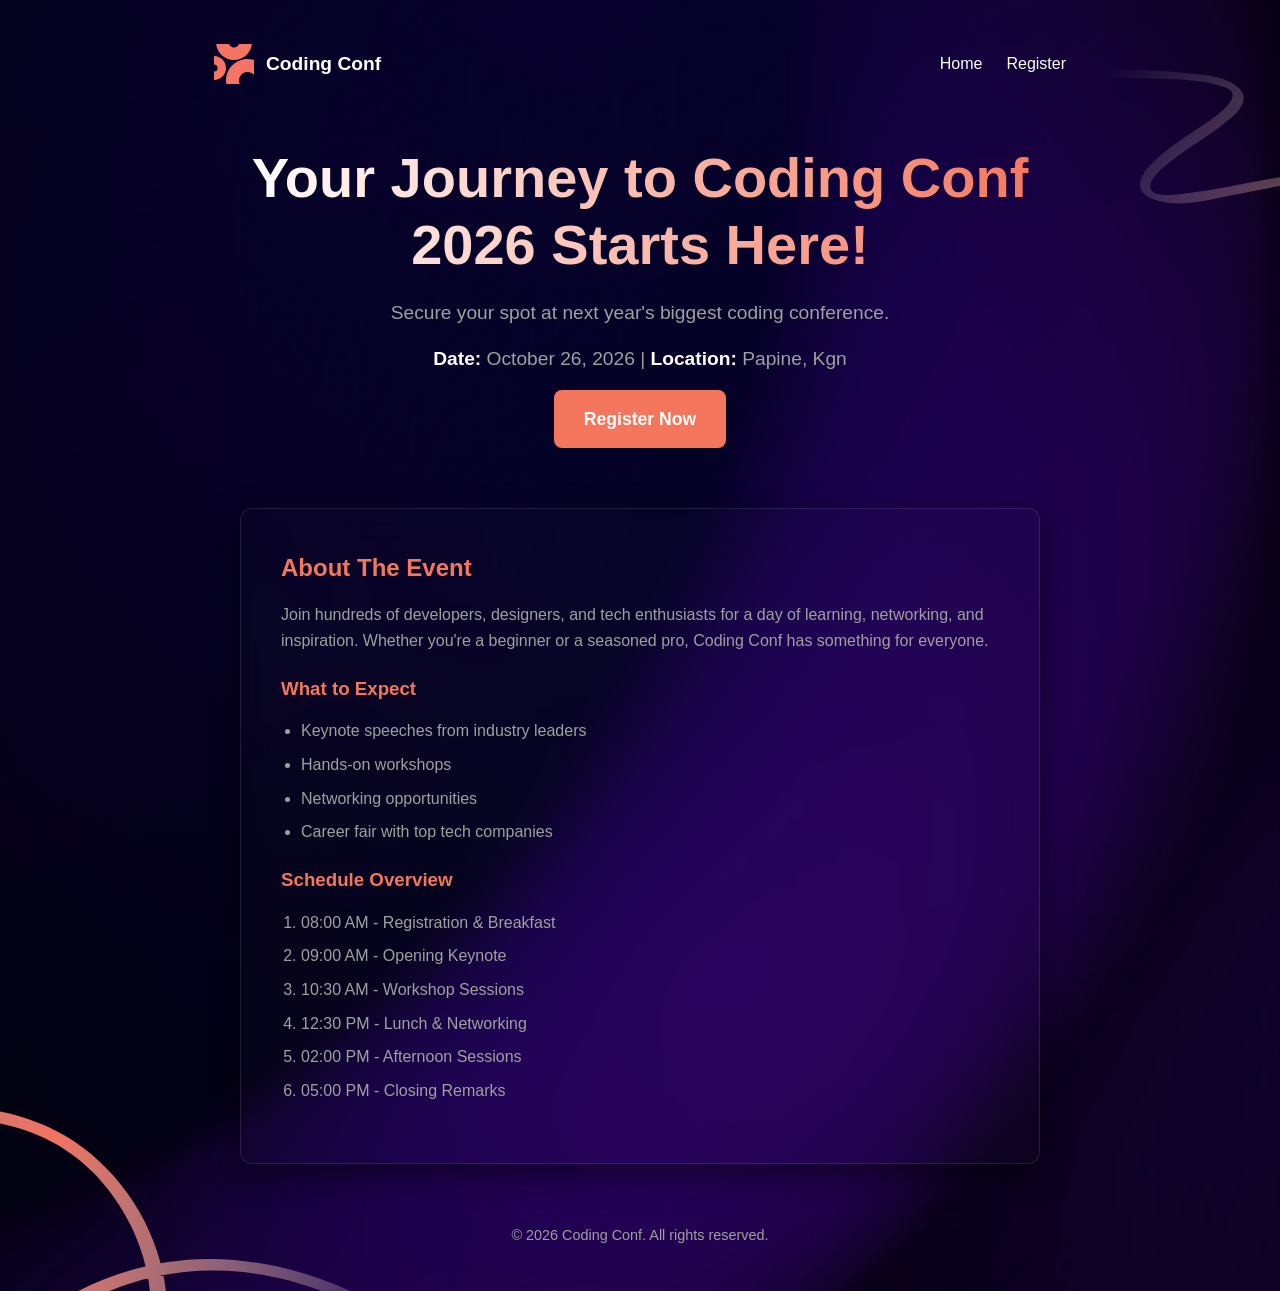
==== index.html @ 0c4e6080 "Add files via upload" ====
<!---
File Name:      index.html
Student Name:   Ajani Scarlett
Student ID:     2302995
Assignment:     2302995_IA#2_AY26-27
Due Date:       26/10/2026
-->


<!doctype html>
<html lang="en">
<head>
    <meta charset="UTF-8">
    <meta name="viewport" content="width=device-width, initial-scale=1.0">
    <title>Coding Conf 2026 - HomePage</title>
    <link rel="stylesheet" href="/CSS/style.css">
</head>
<body>
    <div class="page-wrapper">
   
         <div class="bg-assets" aria-hidden="true">
            <div class="bg-grid"></div>
            <img src="/assets/background-desktop.png" class="bg-glow" alt="">
            <img src="/assets/pattern-squiggly-line-bottom-desktop.svg" class="bg-shape-left" alt="">
            <img src="/assets/pattern-squiggly-line-top.svg" class="bg-shape-right" alt="">
        </div>

        <div class="content-wrapper">
            <header>
                <nav>
                    <a href="index.html" class="logo-container">
                        <img src="/assets/logo-mark.svg" alt="Coding Conf Logo" width="40">
                        <span>Coding Conf</span>
                    </a>
                    <ul>
                        <li><a href="index.html">Home</a></li>
                        <li><a href="login.html">Register</a></li>
                    </ul>
                </nav>
            </header>

            <main>
                <section class="hero">
                    <h1>Your Journey to Coding Conf 2026 Starts Here!</h1>
                    <p>Secure your spot at next year's biggest coding conference.</p>
                    <p class="event-meta"><strong>Date:</strong> October 26, 2026 | <strong>Location:</strong> Papine, Kgn</p>
                    <a href="login.html" class="btn-primary">Register Now</a>
                </section>

                <section class="details">
                    <h2>About The Event</h2>
                    <p>Join hundreds of developers, designers, and tech enthusiasts for a day of learning, networking, and inspiration. Whether you're a beginner or a seasoned pro, Coding Conf has something for everyone.</p>
                    
                    <h3>What to Expect</h3>
                    <ul>
                        <li>Keynote speeches from industry leaders</li>
                        <li>Hands-on workshops</li>
                        <li>Networking opportunities</li>
                        <li>Career fair with top tech companies</li>
                    </ul>

                    <h3>Schedule Overview</h3>
                    <ol>
                        <li>08:00 AM - Registration & Breakfast</li>
                        <li>09:00 AM - Opening Keynote</li>
                        <li>10:30 AM - Workshop Sessions</li>
                        <li>12:30 PM - Lunch & Networking</li>
                        <li>02:00 PM - Afternoon Sessions</li>
                        <li>05:00 PM - Closing Remarks</li>
                    </ol>
                </section>
            </main>

            <footer>
                <p>&copy; 2026 Coding Conf. All rights reserved.</p>
            </footer>
        </div>
    </div>
</body>
</html>
---- CSS/style.css ----
/*
File Name:      style.css
Student Name:   Ajani Scarlett
Student ID:     2302995
Assignment:     2302995_IA#2_AY26-27
Due Date:       26/10/2026
*/


:root {
    --bg-dark: #0d0714;
    --bg-card: #1b1128;
    --accent-orange: #f4775d;
    --accent-orange-hover: #e0664c;
    --accent-purple: #8a2be2;
    --text-white: #ffffff;
    --text-grey: #a0a0a0;
    --border-color: #3b2c4a;
    --font-main: 'Segoe UI', Tahoma, Geneva, Verdana, sans-serif;
}

*,*::before,*::after {
    margin: 0;
    padding: 0;
    box-sizing: border-box;
}

body {
    font-family: var(--font-main);
    background-color: var(--bg-dark);
    color: var(--text-white);
    line-height: 1.6;
    min-height: 100vh;
    overflow-x: hidden;
}

.page-wrapper {
    position: relative;
    min-height: 100vh;
    display: flex;
    flex-direction: column;
    overflow: hidden;
}

.bg-assets {
    position: absolute;
    inset: 0;
    z-index: 0;
    pointer-events: none;
}

.bg-grid {
    position: absolute;
    inset: 0;
    background-size: 100px 100px;
    background-repeat: repeat;
    opacity: 0.6;
}

.bg-glow {
    position: absolute;
    inset: 0;
    width: 100%;
    height: 100%;
    object-fit: cover;
    object-position: center right;
    opacity: 0.8;
}

.bg-shape-left {
    position: absolute;
    bottom: -50px;
    left: -50px;
    width: 500px;
    height: auto;
}

.bg-shape-right {
    position: absolute;
    top: 5%;
    right: -20px;
    width: 300px;
    height: auto;
    opacity: 0.7;
}

.content-wrapper {
    position: relative;
    z-index: 1;
    width: 100%;
    max-width: 900px;
    margin: 0 auto;
    padding: 24px;
    display: flex;
    flex-direction: column;
    flex: 1;
}

header {
    padding: 20px 0;
}

nav {
    display: flex;
    justify-content: space-between;
    align-items: center;
}

.logo-container {
    display: flex;
    align-items: center;
    gap: 12px;
    font-weight: bold;
    font-size: 1.2rem;
    text-decoration: none;
    color: var(--text-white);
    transition: opacity 0.3s ease;
}

.logo-container:hover {
    opacity: 0.8;
}

nav ul {
    list-style: none;
    display: flex;
    gap: 24px;
}

nav ul li a {
    color: var(--text-white);
    text-decoration: none;
    font-weight: 500;
    transition: color 0.3s ease;
}

nav ul li a:hover {
    color: var(--accent-orange);
}

main {
    flex: 1;
    display: flex;
    flex-direction: column;
    align-items: center;
    padding: 40px 0;
}

.hero {
    text-align: center;
    max-width: 800px;
    margin-bottom: 60px;
    animation: fadeIn 0.8s ease-in-out;
}

.hero h1 {
    font-size: clamp(2rem, 5vw, 3.5rem);
    line-height: 1.2;
    margin-bottom: 20px;
    background: linear-gradient(to right, #ffffff, var(--accent-orange));
    -webkit-background-clip: text;
    background-clip: text;
    -webkit-text-fill-color: transparent;
    color: transparent;
}

.hero p {
    font-size: 1.2rem;
    color: var(--text-grey);
    margin-bottom: 15px;
}

.event-meta {
    font-size: 1rem ;
    margin-bottom: 30px;
}

.event-meta strong {
    color: var(--text-white);
}

.btn-primary {
    display: inline-block;
    background-color: var(--accent-orange);
    color: var(--text-white);
    padding: 15px 30px;
    border-radius: 8px;
    text-decoration: none;
    font-weight: bold;
    font-size: 1.1rem;
    border: none;
    cursor: pointer;
    transition: background-color 0.3s ease, transform 0.2s ease, box-shadow 0.3s ease;
}

.btn-primary:hover:not(:disabled) {
    background-color: var(--accent-orange-hover);
    transform: translateY(-3px);
    box-shadow: 0 6px 15px rgba(244, 119, 93, 0.4);
}

.btn-primary:disabled {
    background-color: #555;
    cursor: not-allowed;
    opacity: 0.6;
    transform: none;
    box-shadow: none;
}

.btn-small {
    background-color: rgba(255, 255, 255, 0.1);
    color: var(--text-white);
    border: 1px solid rgba(255, 255, 255, 0.2);
    padding: 6px 16px;
    border-radius: 6px;
    font-size: 0.85rem;
    cursor: pointer;
    transition: background-color 0.2s ease;
}

.btn-small:hover {
    background-color: rgba(255, 255, 255, 0.2);
}

.btn-danger {
    background-color: rgba(244, 119, 93, 0.1);
    border-color: rgba(244, 119, 93, 0.5);
    color: var(--accent-orange);
}

.btn-danger:hover {
    background-color: rgba(244, 119, 93, 0.2);
    border-color: var(--accent-orange);
}

.details, .form-container {
    width: 100%;
    max-width: 800px;
    background-color: rgba(255, 255, 255, 0.012);
    padding: 40px;
    border-radius: 12px;
    backdrop-filter: blur(15px);
    -webkit-backdrop-filter: blur(15px);
    border: 1px solid rgba(255, 255, 255, 0.1);
    box-shadow: 0 10px 30px rgba(0, 0, 0, 0.5);
    animation: slideUp 0.8s ease-in-out;
}

.details {
    text-align: left;
}

.details h2,.details h3 {
    margin-bottom: 15px;
    color: var(--accent-orange);
}

.details p,.details ul,.details ol {
    color: var(--text-grey);
    margin-bottom: 20px;
}

.details ul,.details ol {
    margin-left: 20px;
}

.details li {
    margin-bottom: 8px;
}

.form-container {
    max-width: 540px;
    text-align: center;
}

.form-container h1 {
    font-size: clamp(2rem, 4vw, 2.5rem);
    margin-bottom: 15px;
    color: var(--text-white);
}

.form-container > p {
    color: var(--text-grey);
    margin-bottom: 40px;
}

.form-group {
    text-align: left;
    margin-bottom: 24px;
}

.form-group label {
    display: block;
    margin-bottom: 10px;
    font-weight: 500;
    font-size: 1rem;
}

.form-group input[type="text"],.form-group input[type="email"] {
    width: 100%;
    padding: 14px 16px;
    background-color: rgba(255, 255, 255, 0.05);
    border: 1px solid var(--border-color);
    border-radius: 8px;
    color: var(--text-white);
    font-size: 1rem;
    font-family: inherit;
    transition: border-color 0.3s ease, box-shadow 0.3s ease;
}

.form-group input::placeholder {
    color: #666;
}

.form-group input:focus {
    outline: none;
    border-color: var(--accent-orange);
    box-shadow: 0 0 0 3px rgba(244, 119, 93, 0.2);
}


.upload-box {
    border: 2px dashed var(--border-color);
    border-radius: 12px;
    padding: 30px;
    text-align: center;
    cursor: pointer;
    background-color: rgba(255, 255, 255, 0.02);
    transition: background-color 0.3s ease, border-color 0.3s ease, transform 0.2s ease;
    display: flex;
    flex-direction: column;
    align-items: center;
    gap: 15px;
}

.upload-box:hover {
    background-color: rgba(255, 255, 255, 0.05);
    border-color: var(--accent-orange);
}

.upload-box.drag-active {
    border-color: var(--accent-orange);
    background-color: rgba(244, 119, 93, 0.1);
    transform: scale(1.02);
}

.upload-icon {
    width: 40px;
    height: 40px;
    opacity: 0.7;
}

.upload-box p {
    color: var(--text-grey);
    margin-bottom: 0;
    font-size: 0.9rem;
}

#image-actions {
    display: flex;
    gap: 10px;
    margin-top: 15px;
    justify-content: center;
    z-index: 2;
}

.hidden-preview {
    display: none;
    width: 100px;
    height: 100px;
    border-radius: 50%;
    object-fit: cover;
    border: 2px solid var(--accent-orange);
    box-shadow: 0 4px 10px rgba(0, 0, 0, 0.3);
    margin-bottom: 10px;
}

.hidden-preview.active {
    display: block;
}

#upload-prompt {
    display: flex;
    flex-direction: column;
    align-items: center;
    gap: 15px;
}

.hint, .error-msg {
    display: block;
    font-size: 0.85rem;
    margin-top: 8px;
    min-height: 18px;
}

.hint { color: var(--text-grey); }

.error-msg { color: var(--accent-orange); }

#submitBtn {
    width: 100%;
    margin-top: 10px;
}


.ticket-hero {
    text-align: center;
    margin-bottom: 50px;
    animation: fadeIn 0.8s ease-in-out;
}

.ticket-hero h1 {
    font-size: clamp(2rem, 4vw, 3rem);
    line-height: 1.2;
    margin-bottom: 20px;
}

.ticket-hero .highlight {
    color: var(--accent-orange);
}

.ticket-hero p {
    color: var(--text-grey);
    font-size: 1.1rem;
    max-width: 600px;
    margin: 0 auto;
}

.ticket-hero .email-link {
    color: var(--accent-orange);
    text-decoration: none;
    border-bottom: 1px solid var(--accent-orange);
}

.ticket-hero .email-link:hover {
    color: #f8f2f2e0;
    border-color: #f3f1f1c9;
}

.ticket-wrapper {
    display: flex;
    justify-content: center;
    width: 100%;
    animation: slideUp 0.8s ease-in-out;
}

.ticket-inner-glass {
    display: flex;
    width: 100%;
    height: 100%;
    position: relative;
    z-index: 2;
    background: none;
}
.ticket-card {
    position: relative;
    display: flex;
    width: 100%;
    max-width: 600px;
    height: 250px;
    isolation: isolate;
}
/* The .ticket-card::before, this is used to put the text on the 
ticket in front of that baked in tint that came with the pattern-ticket.svg */
.ticket-card::before {
    content: "";
    position: absolute;
    inset: 0;
    z-index: -1;
    background:
    linear-gradient(135deg, rgba(111, 94, 120, 0.419), rgba(43, 13, 74, 0.632)),
    var(--accent-orange);
    -webkit-mask-image: url('/assets/pattern-ticket.svg') ;
    mask-image: url('/assets/pattern-ticket.svg') ;
    -webkit-mask-size: 100% 100%;
    mask-size: 100% 100%;
    mask-repeat:no-repeat ;
    -webkit-mask-repeat: no-repeat;
    -webkit-mask-mode: alpha;
    mask-mode: alpha;
}

.ticket-left {
    flex: 1;
    padding: 30px 40px;
    display: flex;
    flex-direction: column;
    justify-content: space-between;
    position: relative;
    z-index: 3; 
}

.ticket-brand {
    display: flex;
    align-items: center;
    padding-left: 20px;
    gap: 12px;
    font-size: 1.5rem;
    font-weight: bold;
    position: relative;
    z-index: 3;
    
}

.ticket-date {
    color: var(--text-grey);
    font-size: 0.9rem;
    letter-spacing: 0.5px;
    margin-top: -60px;
    padding-left: 60px;
    position: relative;
    z-index: 3;
}

.ticket-user {
    display: flex;
    align-items: center;
    padding-left: 20px;
    gap: 15px;
    position: relative;
    z-index: 3;
}

.avatar-thumb {
    width: 60px;
    height: 60px;
    border-radius: 12px;
    object-fit: cover;
    border: 1px solid rgba(255, 255, 255, 0.2);
}

.user-details h3 {
    font-size: 1.2rem;
    margin-bottom: 2px;
    font-weight: 600;
    color: var(--text-white);
}

.github-user {
    display: flex;
    align-items: center;
    gap: 6px;
    color: var(--text-grey);
    font-size: 0.9rem;
    text-decoration: none;
    transition: color 0.2s ease;
    position: relative;
    z-index: 3;
}

.github-user:hover {
    color: var(--accent-orange);
}

.ticket-right {
    width: 120px;
    display: flex;
    align-items: center;
    justify-content: center;
    border-left: 1px dashed rgba(255, 255, 255, 0.2);
    padding: 30px 20px;
    position: relative;
    z-index: 3;
}

.ticket-serial {
    writing-mode: vertical-rl;
    text-orientation: mixed;
    font-size: 1.2rem;
    font-weight: bold;
    letter-spacing: 2px;
    color: rgba(255, 255, 255, 0.7);
    position: relative;
    z-index: 3;
}


footer {
    text-align: center;
    padding: 20px 0;
    color: var(--text-grey);
    font-size: 0.9rem;
}

@keyframes fadeIn {
    from { opacity: 0; }
    to { opacity: 1; }
}

@keyframes slideUp {
    from { opacity: 0; transform: translateY(30px); }
    to { opacity: 1; transform: translateY(0); }
}


@media (max-width: 768px) {
    nav {
        flex-direction: column;
        gap: 20px;
    }

    .bg-shape-left {
        width: 300px;
        bottom: -20px;
        left: -100px;
    }

    .bg-shape-right {
        width: 200px;
        top: 2%;
    }

    .details,
    .form-container {
        padding: 24px;
    }
}

@media (max-width: 600px) {
    .ticket-card {
        height: 380px;
        flex-direction: column;
        -webkit-mask-image: none;
        mask-image: none;
        border-radius: 16px;
        padding: 0; 
        background-color: transparent; 
    }

    .ticket-inner-glass {
        flex-direction: column;
        border-radius: 14px;
        border: 2px solid var(--accent-orange);
        background-color: rgba(25, 15, 40, 0.95); 
    }

    .ticket-right {
        width: 100%;
        height: 80px;
        border-left: none;
        border-top: 1px dashed rgba(255, 255, 255, 0.2);
        padding: 15px;
    }

    .ticket-serial {
        writing-mode: horizontal-tb;
    }
}
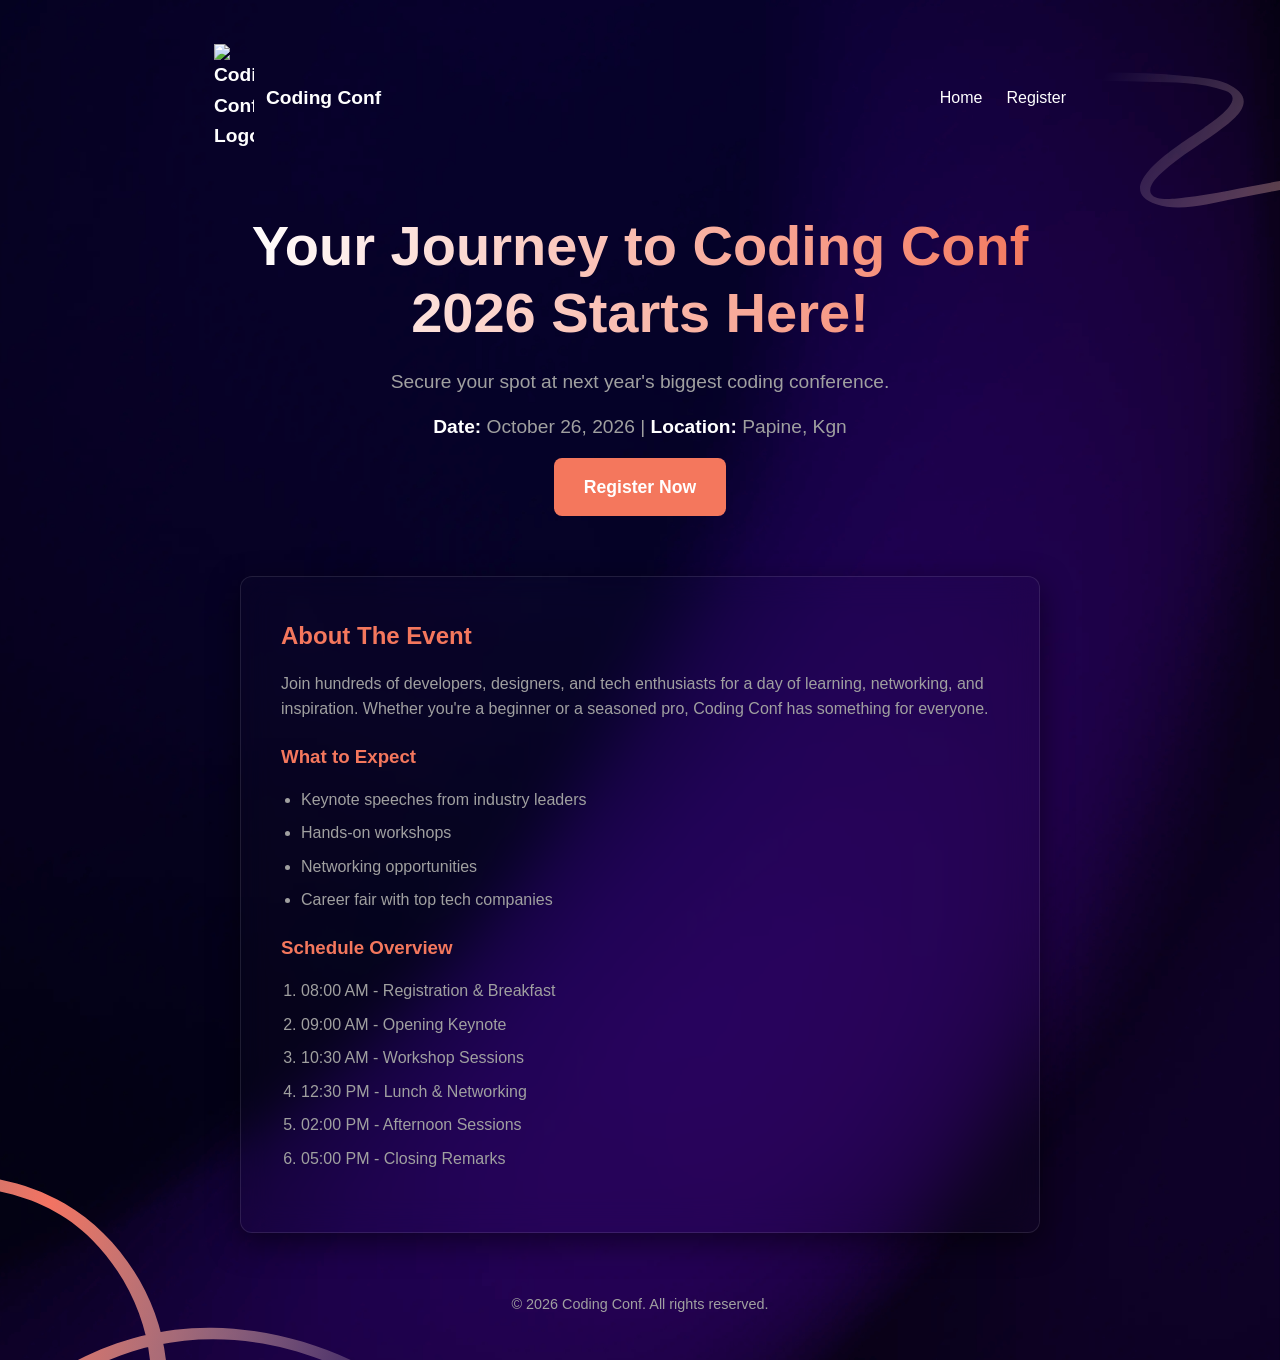
==== commit d605d3e3: "Update index.html" ====
--- a/index.html
+++ b/index.html
@@ -13,23 +13,23 @@
     <meta charset="UTF-8">
     <meta name="viewport" content="width=device-width, initial-scale=1.0">
     <title>Coding Conf 2026 - HomePage</title>
-    <link rel="stylesheet" href="/CSS/style.css">
+    <link rel="stylesheet" href="style.css">
 </head>
 <body>
     <div class="page-wrapper">
    
          <div class="bg-assets" aria-hidden="true">
             <div class="bg-grid"></div>
-            <img src="/assets/background-desktop.png" class="bg-glow" alt="">
-            <img src="/assets/pattern-squiggly-line-bottom-desktop.svg" class="bg-shape-left" alt="">
-            <img src="/assets/pattern-squiggly-line-top.svg" class="bg-shape-right" alt="">
+            <img src="background-desktop.png" class="bg-glow" alt="">
+            <img src="pattern-squiggly-line-bottom-desktop.svg" class="bg-shape-left" alt="">
+            <img src="pattern-squiggly-line-top.svg" class="bg-shape-right" alt="">
         </div>
 
         <div class="content-wrapper">
             <header>
                 <nav>
                     <a href="index.html" class="logo-container">
-                        <img src="/assets/logo-mark.svg" alt="Coding Conf Logo" width="40">
+                        <img src="logo-mark.svg" alt="Coding Conf Logo" width="40">
                         <span>Coding Conf</span>
                     </a>
                     <ul>
@@ -77,4 +77,4 @@
         </div>
     </div>
 </body>
-</html>+</html>
--- a/style.css
+++ b/style.css
@@ -0,0 +1,648 @@
+/*
+File Name:      style.css
+Student Name:   Ajani Scarlett
+Student ID:     2302995
+Assignment:     2302995_IA#2_AY26-27
+Due Date:       26/10/2026
+*/
+
+
+:root {
+    --bg-dark: #0d0714;
+    --bg-card: #1b1128;
+    --accent-orange: #f4775d;
+    --accent-orange-hover: #e0664c;
+    --accent-purple: #8a2be2;
+    --text-white: #ffffff;
+    --text-grey: #a0a0a0;
+    --border-color: #3b2c4a;
+    --font-main: 'Segoe UI', Tahoma, Geneva, Verdana, sans-serif;
+}
+
+*,*::before,*::after {
+    margin: 0;
+    padding: 0;
+    box-sizing: border-box;
+}
+
+body {
+    font-family: var(--font-main);
+    background-color: var(--bg-dark);
+    color: var(--text-white);
+    line-height: 1.6;
+    min-height: 100vh;
+    overflow-x: hidden;
+}
+
+.page-wrapper {
+    position: relative;
+    min-height: 100vh;
+    display: flex;
+    flex-direction: column;
+    overflow: hidden;
+}
+
+.bg-assets {
+    position: absolute;
+    inset: 0;
+    z-index: 0;
+    pointer-events: none;
+}
+
+.bg-grid {
+    position: absolute;
+    inset: 0;
+    background-size: 100px 100px;
+    background-repeat: repeat;
+    opacity: 0.6;
+}
+
+.bg-glow {
+    position: absolute;
+    inset: 0;
+    width: 100%;
+    height: 100%;
+    object-fit: cover;
+    object-position: center right;
+    opacity: 0.8;
+}
+
+.bg-shape-left {
+    position: absolute;
+    bottom: -50px;
+    left: -50px;
+    width: 500px;
+    height: auto;
+}
+
+.bg-shape-right {
+    position: absolute;
+    top: 5%;
+    right: -20px;
+    width: 300px;
+    height: auto;
+    opacity: 0.7;
+}
+
+.content-wrapper {
+    position: relative;
+    z-index: 1;
+    width: 100%;
+    max-width: 900px;
+    margin: 0 auto;
+    padding: 24px;
+    display: flex;
+    flex-direction: column;
+    flex: 1;
+}
+
+header {
+    padding: 20px 0;
+}
+
+nav {
+    display: flex;
+    justify-content: space-between;
+    align-items: center;
+}
+
+.logo-container {
+    display: flex;
+    align-items: center;
+    gap: 12px;
+    font-weight: bold;
+    font-size: 1.2rem;
+    text-decoration: none;
+    color: var(--text-white);
+    transition: opacity 0.3s ease;
+}
+
+.logo-container:hover {
+    opacity: 0.8;
+}
+
+nav ul {
+    list-style: none;
+    display: flex;
+    gap: 24px;
+}
+
+nav ul li a {
+    color: var(--text-white);
+    text-decoration: none;
+    font-weight: 500;
+    transition: color 0.3s ease;
+}
+
+nav ul li a:hover {
+    color: var(--accent-orange);
+}
+
+main {
+    flex: 1;
+    display: flex;
+    flex-direction: column;
+    align-items: center;
+    padding: 40px 0;
+}
+
+.hero {
+    text-align: center;
+    max-width: 800px;
+    margin-bottom: 60px;
+    animation: fadeIn 0.8s ease-in-out;
+}
+
+.hero h1 {
+    font-size: clamp(2rem, 5vw, 3.5rem);
+    line-height: 1.2;
+    margin-bottom: 20px;
+    background: linear-gradient(to right, #ffffff, var(--accent-orange));
+    -webkit-background-clip: text;
+    background-clip: text;
+    -webkit-text-fill-color: transparent;
+    color: transparent;
+}
+
+.hero p {
+    font-size: 1.2rem;
+    color: var(--text-grey);
+    margin-bottom: 15px;
+}
+
+.event-meta {
+    font-size: 1rem ;
+    margin-bottom: 30px;
+}
+
+.event-meta strong {
+    color: var(--text-white);
+}
+
+.btn-primary {
+    display: inline-block;
+    background-color: var(--accent-orange);
+    color: var(--text-white);
+    padding: 15px 30px;
+    border-radius: 8px;
+    text-decoration: none;
+    font-weight: bold;
+    font-size: 1.1rem;
+    border: none;
+    cursor: pointer;
+    transition: background-color 0.3s ease, transform 0.2s ease, box-shadow 0.3s ease;
+}
+
+.btn-primary:hover:not(:disabled) {
+    background-color: var(--accent-orange-hover);
+    transform: translateY(-3px);
+    box-shadow: 0 6px 15px rgba(244, 119, 93, 0.4);
+}
+
+.btn-primary:disabled {
+    background-color: #555;
+    cursor: not-allowed;
+    opacity: 0.6;
+    transform: none;
+    box-shadow: none;
+}
+
+.btn-small {
+    background-color: rgba(255, 255, 255, 0.1);
+    color: var(--text-white);
+    border: 1px solid rgba(255, 255, 255, 0.2);
+    padding: 6px 16px;
+    border-radius: 6px;
+    font-size: 0.85rem;
+    cursor: pointer;
+    transition: background-color 0.2s ease;
+}
+
+.btn-small:hover {
+    background-color: rgba(255, 255, 255, 0.2);
+}
+
+.btn-danger {
+    background-color: rgba(244, 119, 93, 0.1);
+    border-color: rgba(244, 119, 93, 0.5);
+    color: var(--accent-orange);
+}
+
+.btn-danger:hover {
+    background-color: rgba(244, 119, 93, 0.2);
+    border-color: var(--accent-orange);
+}
+
+.details, .form-container {
+    width: 100%;
+    max-width: 800px;
+    background-color: rgba(255, 255, 255, 0.012);
+    padding: 40px;
+    border-radius: 12px;
+    backdrop-filter: blur(15px);
+    -webkit-backdrop-filter: blur(15px);
+    border: 1px solid rgba(255, 255, 255, 0.1);
+    box-shadow: 0 10px 30px rgba(0, 0, 0, 0.5);
+    animation: slideUp 0.8s ease-in-out;
+}
+
+.details {
+    text-align: left;
+}
+
+.details h2,.details h3 {
+    margin-bottom: 15px;
+    color: var(--accent-orange);
+}
+
+.details p,.details ul,.details ol {
+    color: var(--text-grey);
+    margin-bottom: 20px;
+}
+
+.details ul,.details ol {
+    margin-left: 20px;
+}
+
+.details li {
+    margin-bottom: 8px;
+}
+
+.form-container {
+    max-width: 540px;
+    text-align: center;
+}
+
+.form-container h1 {
+    font-size: clamp(2rem, 4vw, 2.5rem);
+    margin-bottom: 15px;
+    color: var(--text-white);
+}
+
+.form-container > p {
+    color: var(--text-grey);
+    margin-bottom: 40px;
+}
+
+.form-group {
+    text-align: left;
+    margin-bottom: 24px;
+}
+
+.form-group label {
+    display: block;
+    margin-bottom: 10px;
+    font-weight: 500;
+    font-size: 1rem;
+}
+
+.form-group input[type="text"],.form-group input[type="email"] {
+    width: 100%;
+    padding: 14px 16px;
+    background-color: rgba(255, 255, 255, 0.05);
+    border: 1px solid var(--border-color);
+    border-radius: 8px;
+    color: var(--text-white);
+    font-size: 1rem;
+    font-family: inherit;
+    transition: border-color 0.3s ease, box-shadow 0.3s ease;
+}
+
+.form-group input::placeholder {
+    color: #666;
+}
+
+.form-group input:focus {
+    outline: none;
+    border-color: var(--accent-orange);
+    box-shadow: 0 0 0 3px rgba(244, 119, 93, 0.2);
+}
+
+
+.upload-box {
+    border: 2px dashed var(--border-color);
+    border-radius: 12px;
+    padding: 30px;
+    text-align: center;
+    cursor: pointer;
+    background-color: rgba(255, 255, 255, 0.02);
+    transition: background-color 0.3s ease, border-color 0.3s ease, transform 0.2s ease;
+    display: flex;
+    flex-direction: column;
+    align-items: center;
+    gap: 15px;
+}
+
+.upload-box:hover {
+    background-color: rgba(255, 255, 255, 0.05);
+    border-color: var(--accent-orange);
+}
+
+.upload-box.drag-active {
+    border-color: var(--accent-orange);
+    background-color: rgba(244, 119, 93, 0.1);
+    transform: scale(1.02);
+}
+
+.upload-icon {
+    width: 40px;
+    height: 40px;
+    opacity: 0.7;
+}
+
+.upload-box p {
+    color: var(--text-grey);
+    margin-bottom: 0;
+    font-size: 0.9rem;
+}
+
+#image-actions {
+    display: flex;
+    gap: 10px;
+    margin-top: 15px;
+    justify-content: center;
+    z-index: 2;
+}
+
+.hidden-preview {
+    display: none;
+    width: 100px;
+    height: 100px;
+    border-radius: 50%;
+    object-fit: cover;
+    border: 2px solid var(--accent-orange);
+    box-shadow: 0 4px 10px rgba(0, 0, 0, 0.3);
+    margin-bottom: 10px;
+}
+
+.hidden-preview.active {
+    display: block;
+}
+
+#upload-prompt {
+    display: flex;
+    flex-direction: column;
+    align-items: center;
+    gap: 15px;
+}
+
+.hint, .error-msg {
+    display: block;
+    font-size: 0.85rem;
+    margin-top: 8px;
+    min-height: 18px;
+}
+
+.hint { color: var(--text-grey); }
+
+.error-msg { color: var(--accent-orange); }
+
+#submitBtn {
+    width: 100%;
+    margin-top: 10px;
+}
+
+
+.ticket-hero {
+    text-align: center;
+    margin-bottom: 50px;
+    animation: fadeIn 0.8s ease-in-out;
+}
+
+.ticket-hero h1 {
+    font-size: clamp(2rem, 4vw, 3rem);
+    line-height: 1.2;
+    margin-bottom: 20px;
+}
+
+.ticket-hero .highlight {
+    color: var(--accent-orange);
+}
+
+.ticket-hero p {
+    color: var(--text-grey);
+    font-size: 1.1rem;
+    max-width: 600px;
+    margin: 0 auto;
+}
+
+.ticket-hero .email-link {
+    color: var(--accent-orange);
+    text-decoration: none;
+    border-bottom: 1px solid var(--accent-orange);
+}
+
+.ticket-hero .email-link:hover {
+    color: #f8f2f2e0;
+    border-color: #f3f1f1c9;
+}
+
+.ticket-wrapper {
+    display: flex;
+    justify-content: center;
+    width: 100%;
+    animation: slideUp 0.8s ease-in-out;
+}
+
+.ticket-inner-glass {
+    display: flex;
+    width: 100%;
+    height: 100%;
+    position: relative;
+    z-index: 2;
+    background: none;
+}
+.ticket-card {
+    position: relative;
+    display: flex;
+    width: 100%;
+    max-width: 600px;
+    height: 250px;
+    isolation: isolate;
+}
+/* The .ticket-card::before, this is used to put the text on the 
+ticket in front of that baked in tint that came with the pattern-ticket.svg */
+.ticket-card::before {
+    content: "";
+    position: absolute;
+    inset: 0;
+    z-index: -1;
+    background:
+    linear-gradient(135deg, rgba(111, 94, 120, 0.419), rgba(43, 13, 74, 0.632)),
+    var(--accent-orange);
+    -webkit-mask-image: url('/assets/pattern-ticket.svg') ;
+    mask-image: url('/assets/pattern-ticket.svg') ;
+    -webkit-mask-size: 100% 100%;
+    mask-size: 100% 100%;
+    mask-repeat:no-repeat ;
+    -webkit-mask-repeat: no-repeat;
+    -webkit-mask-mode: alpha;
+    mask-mode: alpha;
+}
+
+.ticket-left {
+    flex: 1;
+    padding: 30px 40px;
+    display: flex;
+    flex-direction: column;
+    justify-content: space-between;
+    position: relative;
+    z-index: 3; 
+}
+
+.ticket-brand {
+    display: flex;
+    align-items: center;
+    padding-left: 20px;
+    gap: 12px;
+    font-size: 1.5rem;
+    font-weight: bold;
+    position: relative;
+    z-index: 3;
+    
+}
+
+.ticket-date {
+    color: var(--text-grey);
+    font-size: 0.9rem;
+    letter-spacing: 0.5px;
+    margin-top: -60px;
+    padding-left: 60px;
+    position: relative;
+    z-index: 3;
+}
+
+.ticket-user {
+    display: flex;
+    align-items: center;
+    padding-left: 20px;
+    gap: 15px;
+    position: relative;
+    z-index: 3;
+}
+
+.avatar-thumb {
+    width: 60px;
+    height: 60px;
+    border-radius: 12px;
+    object-fit: cover;
+    border: 1px solid rgba(255, 255, 255, 0.2);
+}
+
+.user-details h3 {
+    font-size: 1.2rem;
+    margin-bottom: 2px;
+    font-weight: 600;
+    color: var(--text-white);
+}
+
+.github-user {
+    display: flex;
+    align-items: center;
+    gap: 6px;
+    color: var(--text-grey);
+    font-size: 0.9rem;
+    text-decoration: none;
+    transition: color 0.2s ease;
+    position: relative;
+    z-index: 3;
+}
+
+.github-user:hover {
+    color: var(--accent-orange);
+}
+
+.ticket-right {
+    width: 120px;
+    display: flex;
+    align-items: center;
+    justify-content: center;
+    border-left: 1px dashed rgba(255, 255, 255, 0.2);
+    padding: 30px 20px;
+    position: relative;
+    z-index: 3;
+}
+
+.ticket-serial {
+    writing-mode: vertical-rl;
+    text-orientation: mixed;
+    font-size: 1.2rem;
+    font-weight: bold;
+    letter-spacing: 2px;
+    color: rgba(255, 255, 255, 0.7);
+    position: relative;
+    z-index: 3;
+}
+
+
+footer {
+    text-align: center;
+    padding: 20px 0;
+    color: var(--text-grey);
+    font-size: 0.9rem;
+}
+
+@keyframes fadeIn {
+    from { opacity: 0; }
+    to { opacity: 1; }
+}
+
+@keyframes slideUp {
+    from { opacity: 0; transform: translateY(30px); }
+    to { opacity: 1; transform: translateY(0); }
+}
+
+
+@media (max-width: 768px) {
+    nav {
+        flex-direction: column;
+        gap: 20px;
+    }
+
+    .bg-shape-left {
+        width: 300px;
+        bottom: -20px;
+        left: -100px;
+    }
+
+    .bg-shape-right {
+        width: 200px;
+        top: 2%;
+    }
+
+    .details,
+    .form-container {
+        padding: 24px;
+    }
+}
+
+@media (max-width: 600px) {
+    .ticket-card {
+        height: 380px;
+        flex-direction: column;
+        -webkit-mask-image: none;
+        mask-image: none;
+        border-radius: 16px;
+        padding: 0; 
+        background-color: transparent; 
+    }
+
+    .ticket-inner-glass {
+        flex-direction: column;
+        border-radius: 14px;
+        border: 2px solid var(--accent-orange);
+        background-color: rgba(25, 15, 40, 0.95); 
+    }
+
+    .ticket-right {
+        width: 100%;
+        height: 80px;
+        border-left: none;
+        border-top: 1px dashed rgba(255, 255, 255, 0.2);
+        padding: 15px;
+    }
+
+    .ticket-serial {
+        writing-mode: horizontal-tb;
+    }
+}
